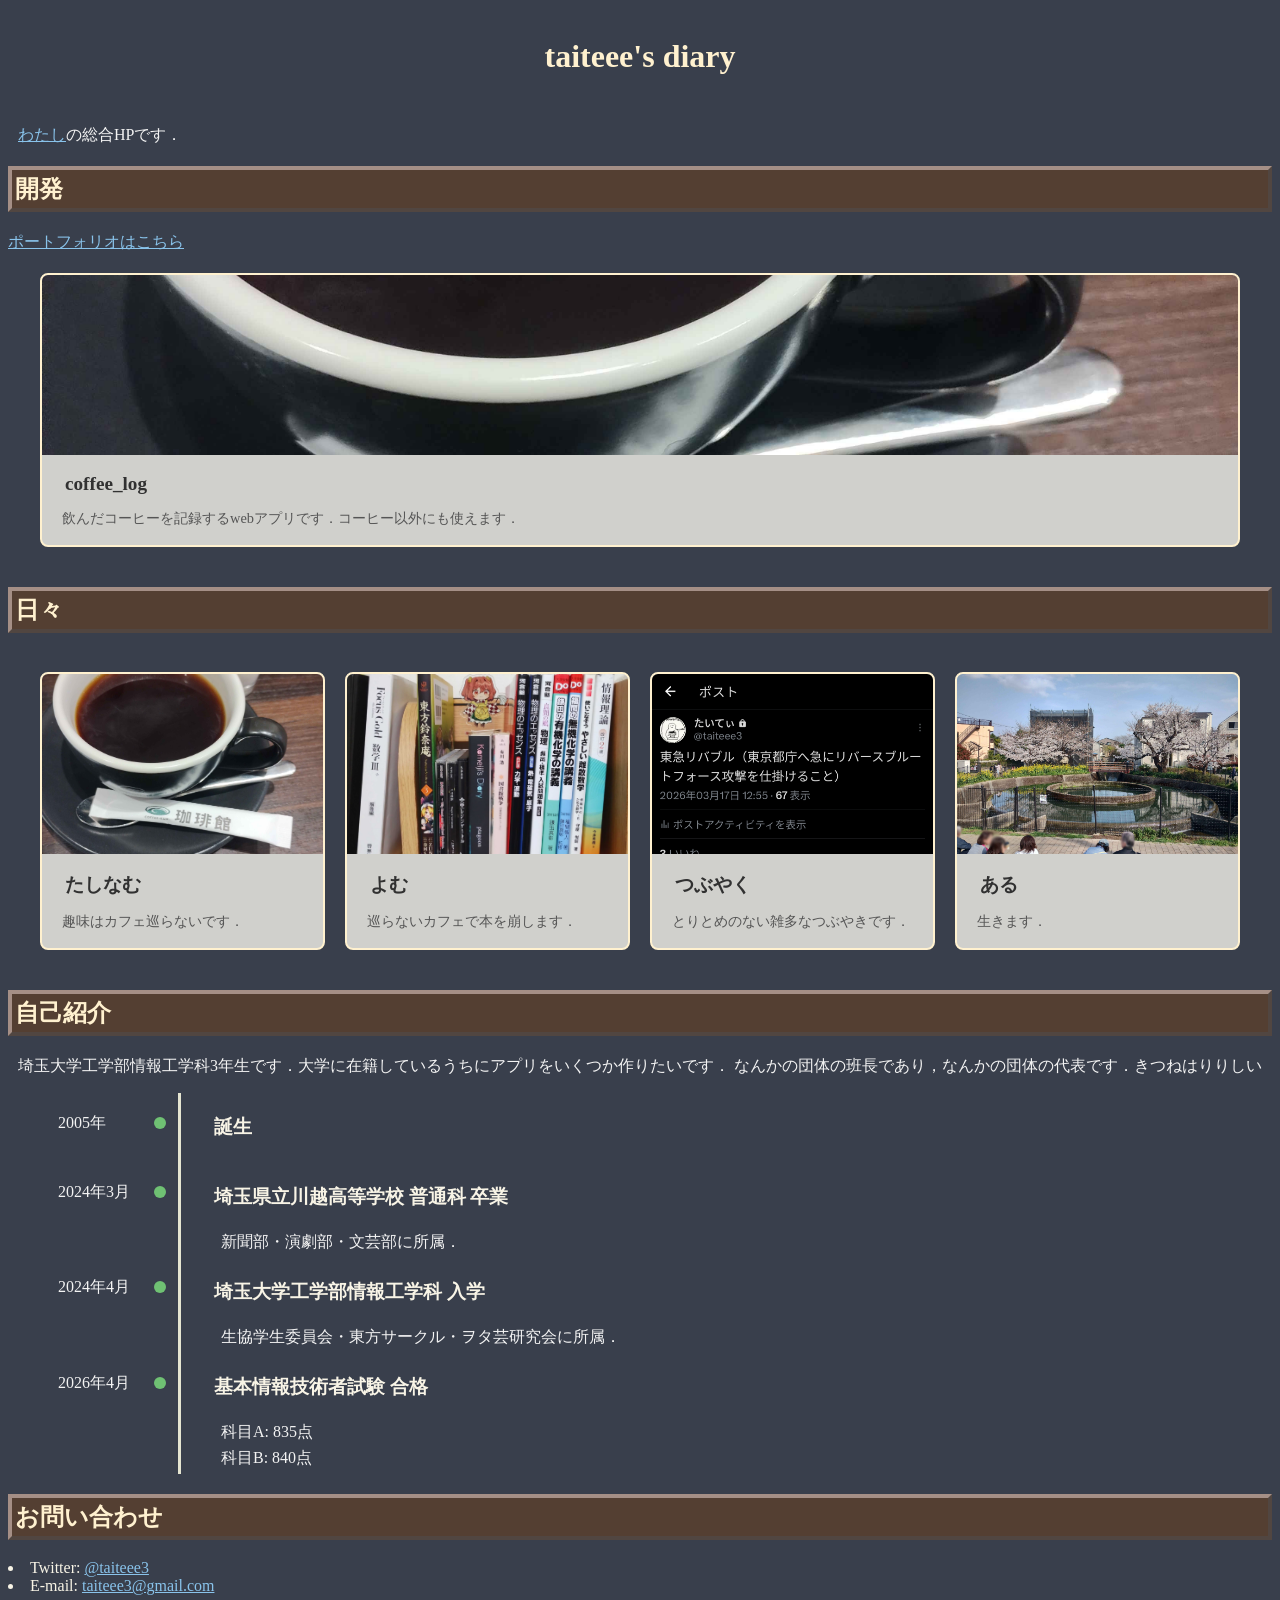
==== index.html @ ff4f2e2a "readme" ====
<html>
<head>
<meta http-equiv="Content-Type" content="text/html; charset=utf-8" />
<meta http-equiv="content-style-type" content="text/css" />
<link rel="stylesheet" type="text/css" href="import.css" />
<link rel="icon" type="image/png" href="icon.png">
<title>taiteee's diary</title>
</head>
<body>

<a href="index.html", style=text-decoration:none;><h1>taiteee's diary</h1></a>
<p><a href="index.html#whoiam">わたし</a>の総合HPです．</p>

<h2>開発</h2>
<a href="portfolio/portfolio.html">ポートフォリオはこちら</a>

<div class="card-grid">
	<a href="coffeeinput/coffeeinput.html" class="card-link">
		<article class="card">
			<img src="coffee/thumbnail.jpg" alt="珈琲館のコーヒー" class="card-img">
			<div class="card-body">
				<h3 class="card-title">coffee_log</h3>
				<p class="card-text">飲んだコーヒーを記録するwebアプリです．コーヒー以外にも使えます．</p>
			</div>
		</article>
	</a>
</div>

<h2>日々</h2>
<div class="card-grid">
	<a href="coffee/coffee.html" class="card-link">
		<article class="card">
			<img src="coffee/thumbnail.jpg" alt="珈琲館のコーヒー" class="card-img">
			<div class="card-body">
				<h3 class="card-title">たしなむ</h3>
				<p class="card-text">趣味はカフェ巡らないです．</p>
			</div>
		</article>
	</a>

	<a href="books/books.html" class="card-link">
		<article class="card">
			<img src="books/thumbnail.jpg" alt="積読" class="card-img">
			<div class="card-body">
				<h3 class="card-title">よむ</h3>
				<p class="card-text">巡らないカフェで本を崩します．</p>
			</div>
		</article>
	</a>

	<a href="tweet/tweet.html" class="card-link">
		<article class="card">
			<img src="tweet/thumbnail.jpg" alt="Twitter" class="card-img">
			<div class="card-body">
				<h3 class="card-title">つぶやく</h3>
				<p class="card-text">とりとめのない雑多なつぶやきです．</p>
			</div>
		</article>
	</a>

	<a href="diary/diary.html" class="card-link">
		<article class="card">
			<img src="diary/thumbnail.jpg" alt="日記" class="card-img">
			<div class="card-body">
				<h3 class="card-title">ある</h3>
				<p class="card-text">生きます．</p>
			</div>
		</article>
	</a>
</div>

<div id="whoiam">
	<h2>自己紹介</h2>
	<p>
		埼玉大学工学部情報工学科3年生です．大学に在籍しているうちにアプリをいくつか作りたいです．
		なんかの団体の班長であり，なんかの団体の代表です．きつねはりりしい
	</p>
	<ul class="timeline">
	<li>
		<p class="timeline-date">2005年</p>
		<div class="timeline-content">
		<h3>誕生</h3>
		<p></p>
		</div>
	</li>
	<li>
		<p class="timeline-date">2024年3月</p>
		<div class="timeline-content">
		<h3>埼玉県立川越高等学校 普通科 卒業</h3>
		<p>新聞部・演劇部・文芸部に所属．</p>
		</div>
	</li>
	<li>
		<p class="timeline-date">2024年4月</p>
		<div class="timeline-content">
		<h3>埼玉大学工学部情報工学科 入学</h3>
		<p>生協学生委員会・東方サークル・ヲタ芸研究会に所属．</p>
		</div>
	</li>
	<li>
		<p class="timeline-date">2026年4月</p>
		<div class="timeline-content">
			<h3>基本情報技術者試験 合格</h3>
			<p>科目A: 835点</p>
			<p>科目B: 840点</p>
		</div>
	</li>
	</ul>
</div>

<h2>お問い合わせ</h2>
<li>Twitter: <a href="https://x.com/taiteee3">@taiteee3</a></li>
<li>E-mail: <a href="mailto:taiteee3@gmail.com">taiteee3@gmail.com</a></li>
</body>

<footer>
	<h5 style="text-align: right;">&copy; 2026 taiteee. All rights reserved.</h5>
</footer>
</html>
---- import.css ----
@import url(csses/style.css);
@import url(csses/timeline.css);
@import url(csses/button.css);
@import url(csses/cardlink.css);
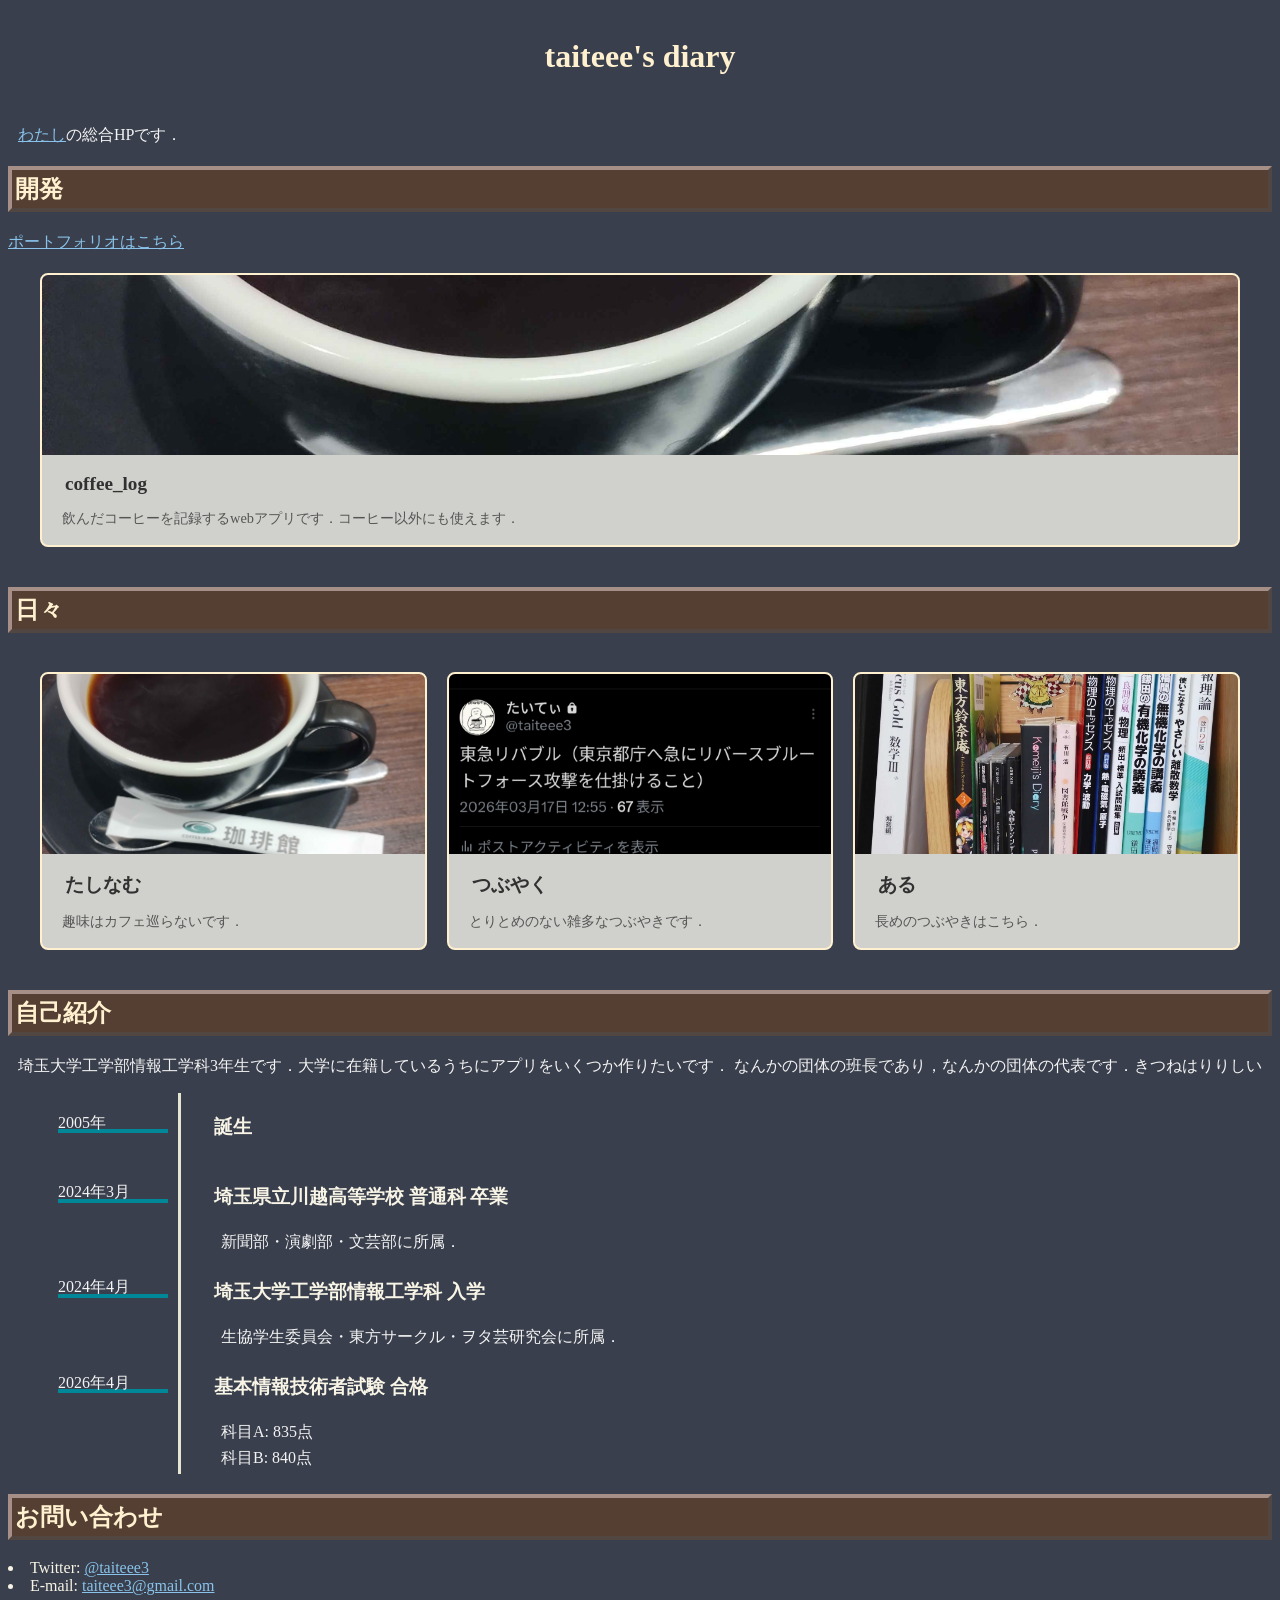
==== commit fb7851c2: "smartphone 3" ====
--- a/index.html
+++ b/index.html
@@ -2,6 +2,7 @@
 <head>
 <meta http-equiv="Content-Type" content="text/html; charset=utf-8" />
 <meta http-equiv="content-style-type" content="text/css" />
+<meta name="viewport" content="width=device-width, initial-scale=1.0" />
 <link rel="stylesheet" type="text/css" href="import.css" />
 <link rel="icon" type="image/png" href="icon.png">
 <title>taiteee's diary</title>
@@ -38,16 +39,6 @@
 		</article>
 	</a>
 
-	<a href="books/books.html" class="card-link">
-		<article class="card">
-			<img src="books/thumbnail.jpg" alt="積読" class="card-img">
-			<div class="card-body">
-				<h3 class="card-title">よむ</h3>
-				<p class="card-text">巡らないカフェで本を崩します．</p>
-			</div>
-		</article>
-	</a>
-
 	<a href="tweet/tweet.html" class="card-link">
 		<article class="card">
 			<img src="tweet/thumbnail.jpg" alt="Twitter" class="card-img">
@@ -63,7 +54,7 @@
 			<img src="diary/thumbnail.jpg" alt="日記" class="card-img">
 			<div class="card-body">
 				<h3 class="card-title">ある</h3>
-				<p class="card-text">生きます．</p>
+				<p class="card-text">長めのつぶやきはこちら．</p>
 			</div>
 		</article>
 	</a>
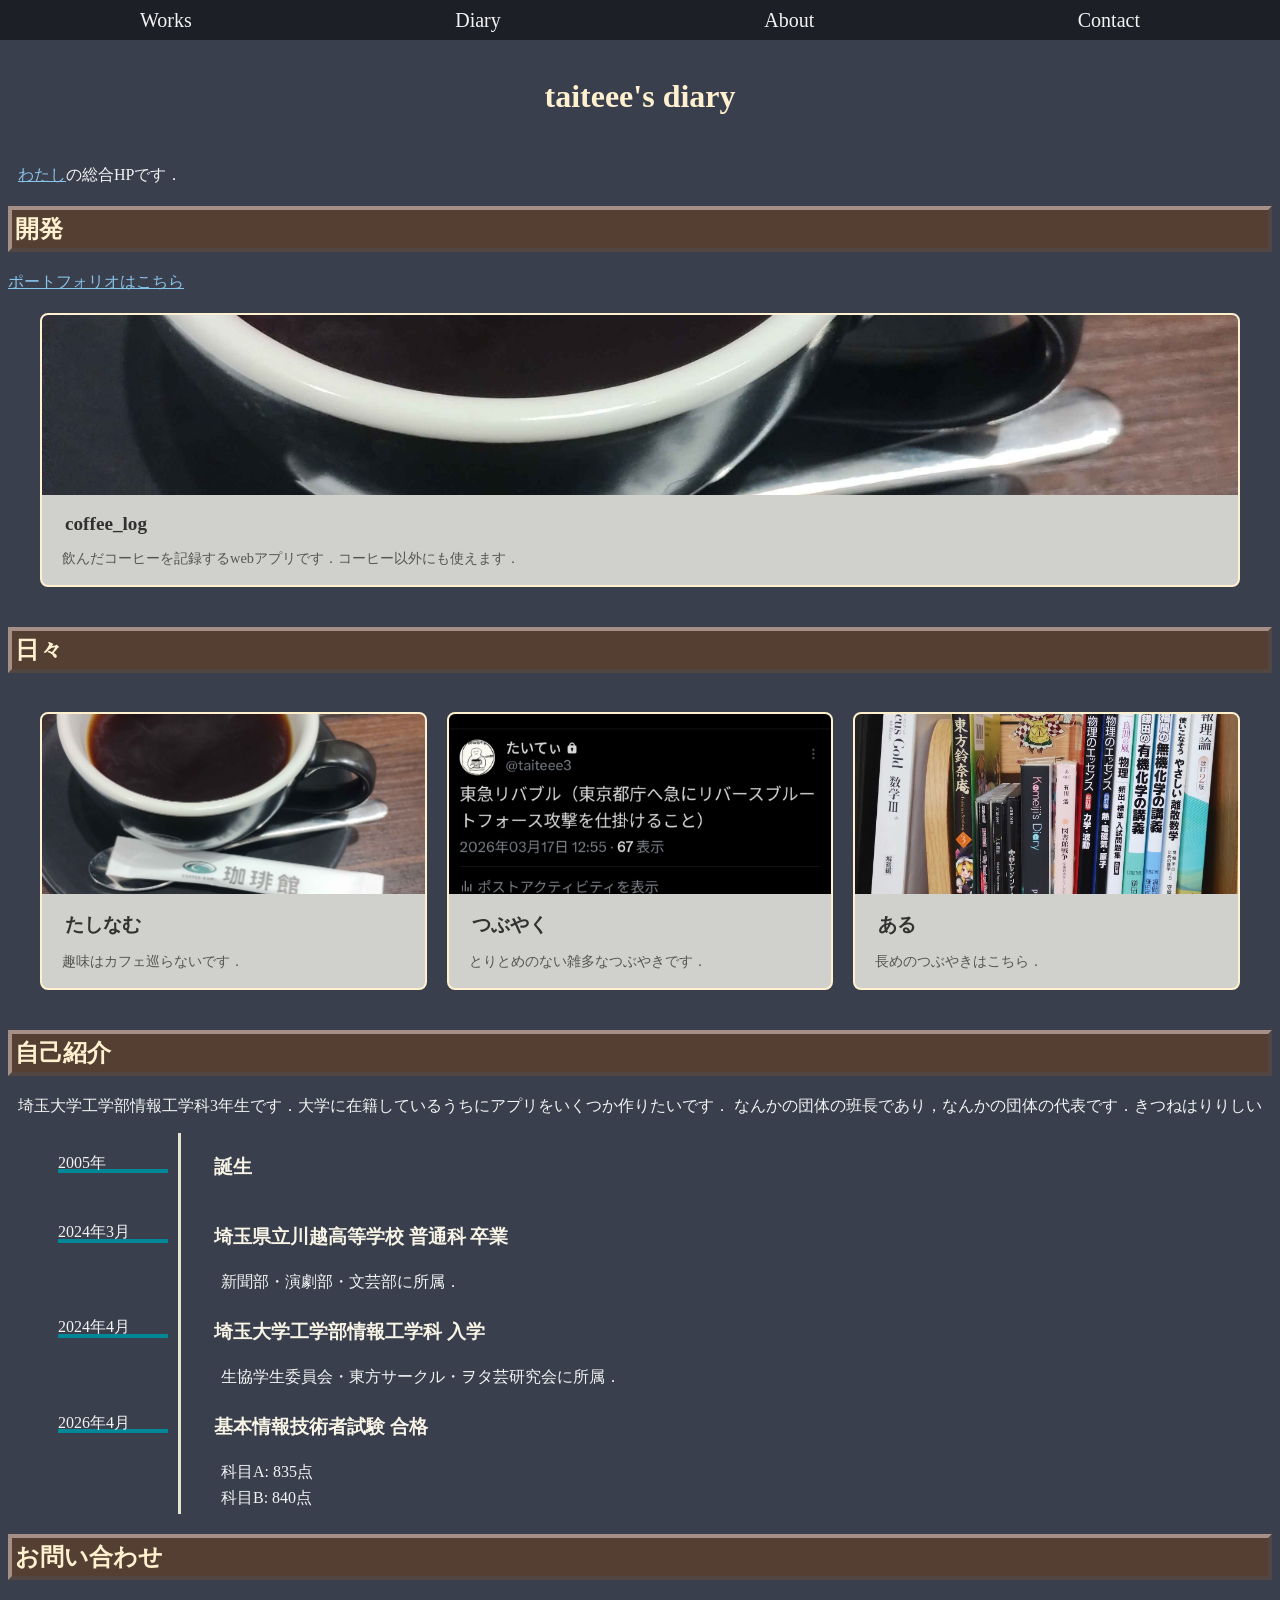
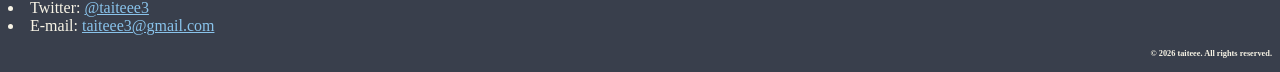
==== commit cc34ef09: "pc toppage link" ====
--- a/index.html
+++ b/index.html
@@ -4,12 +4,23 @@
 <meta http-equiv="content-style-type" content="text/css" />
 <meta name="viewport" content="width=device-width, initial-scale=1.0" />
 <link rel="stylesheet" type="text/css" href="import.css" />
+<link rel="stylesheet" type="text/css" href="csses/index-header.css" />
 <link rel="icon" type="image/png" href="icon.png">
 <title>taiteee's diary</title>
 </head>
+
+<header class="site-header">
+  <div class="inner">
+    <div><a href="#whatimade">Works</a></div>
+    <div><a href="#howiam">Diary</a></div>
+    <div><a href="#whoiam">About</a></div>
+    <div><a href="#contact">Contact</a></div>
+  </div>
+</header>
+
 <body>
 
-<a href="index.html", style=text-decoration:none;><h1>taiteee's diary</h1></a>
+<a href="index.html", style=text-decoration:none><h1 style=padding-top:40px;>taiteee's diary</h1></a>
 <p><a href="index.html#whoiam">わたし</a>の総合HPです．</p>
 
 <h2>開発</h2>
@@ -27,7 +38,7 @@
 	</a>
 </div>
 
-<h2>日々</h2>
+<h2 id="howiam">日々</h2>
 <div class="card-grid">
 	<a href="coffee/coffee.html" class="card-link">
 		<article class="card">
@@ -99,7 +110,7 @@
 	</ul>
 </div>
 
-<h2>お問い合わせ</h2>
+<h2 id="contact">お問い合わせ</h2>
 <li>Twitter: <a href="https://x.com/taiteee3">@taiteee3</a></li>
 <li>E-mail: <a href="mailto:taiteee3@gmail.com">taiteee3@gmail.com</a></li>
 </body>
--- a/csses/index-header.css
+++ b/csses/index-header.css
@@ -0,0 +1,30 @@
+@media(min-width: 640px){
+	.site-header{
+		position: fixed;
+		top:0;
+		left:0; /* 左端・右端に固定 */
+		right:0;
+		width: 100%; /* 横幅を画面いっぱいに広げる */
+		height: 40px;
+		font-size: 20px;
+		background: rgba(0,0,0,.50);
+		/*border-bottom: 1px solid rgba(255,255,255,.06);*/
+		a{
+			color: f3f3f3;
+			text-decoration: none;
+			font-family:Georgia, 'Times New Roman', Times, serif;
+		}
+	}
+
+	/* 中身の整列 */
+	.site-header .inner {
+		max-width: 1000px;
+		height: 100%;
+		margin: 0 auto;
+		display: flex;
+		align-items: center;
+		justify-content: space-between;
+		padding-inline: 16px;
+	}
+}
+
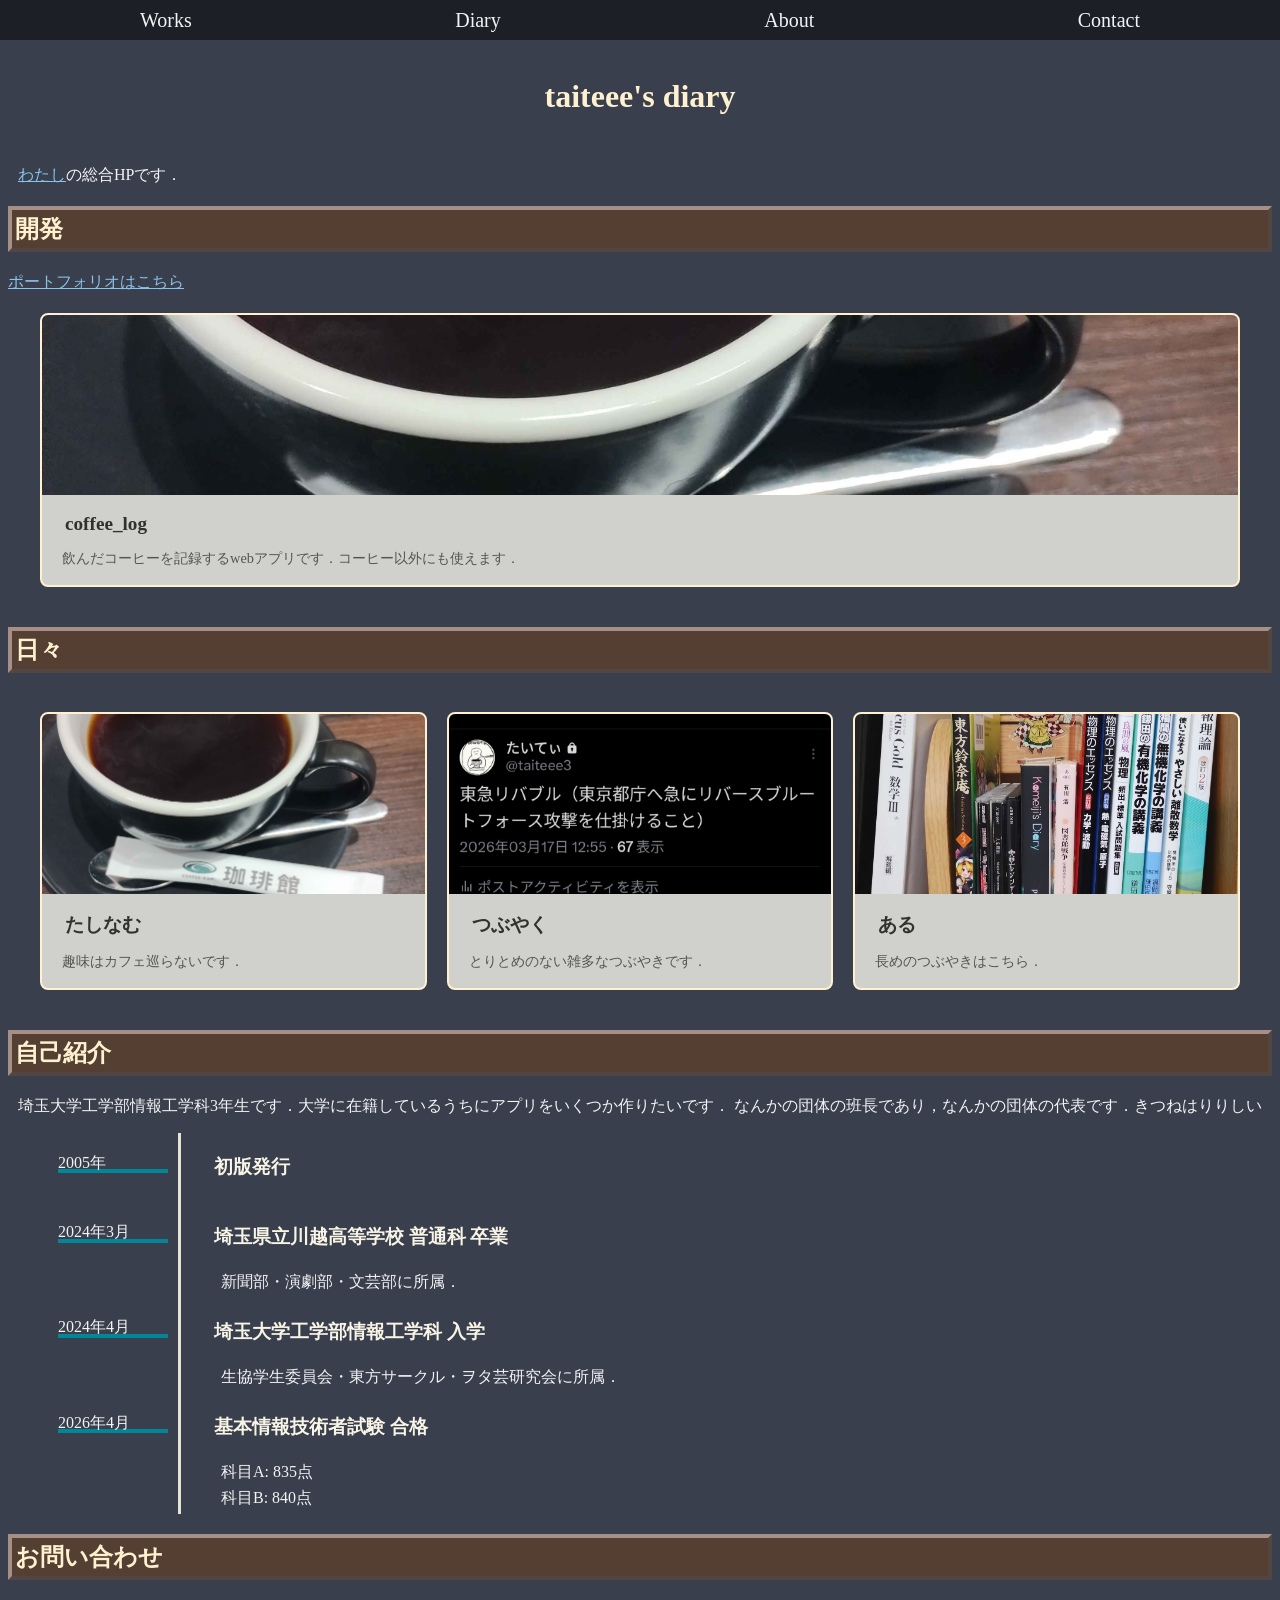
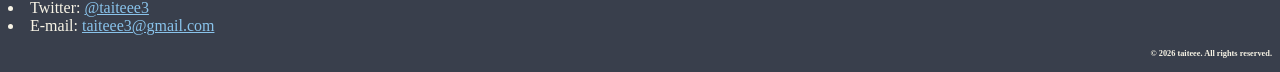
==== commit 5e69977d: "make_all" ====
--- a/index.html
+++ b/index.html
@@ -81,7 +81,7 @@
 	<li>
 		<p class="timeline-date">2005年</p>
 		<div class="timeline-content">
-		<h3>誕生</h3>
+		<h3>初版発行</h3>
 		<p></p>
 		</div>
 	</li>
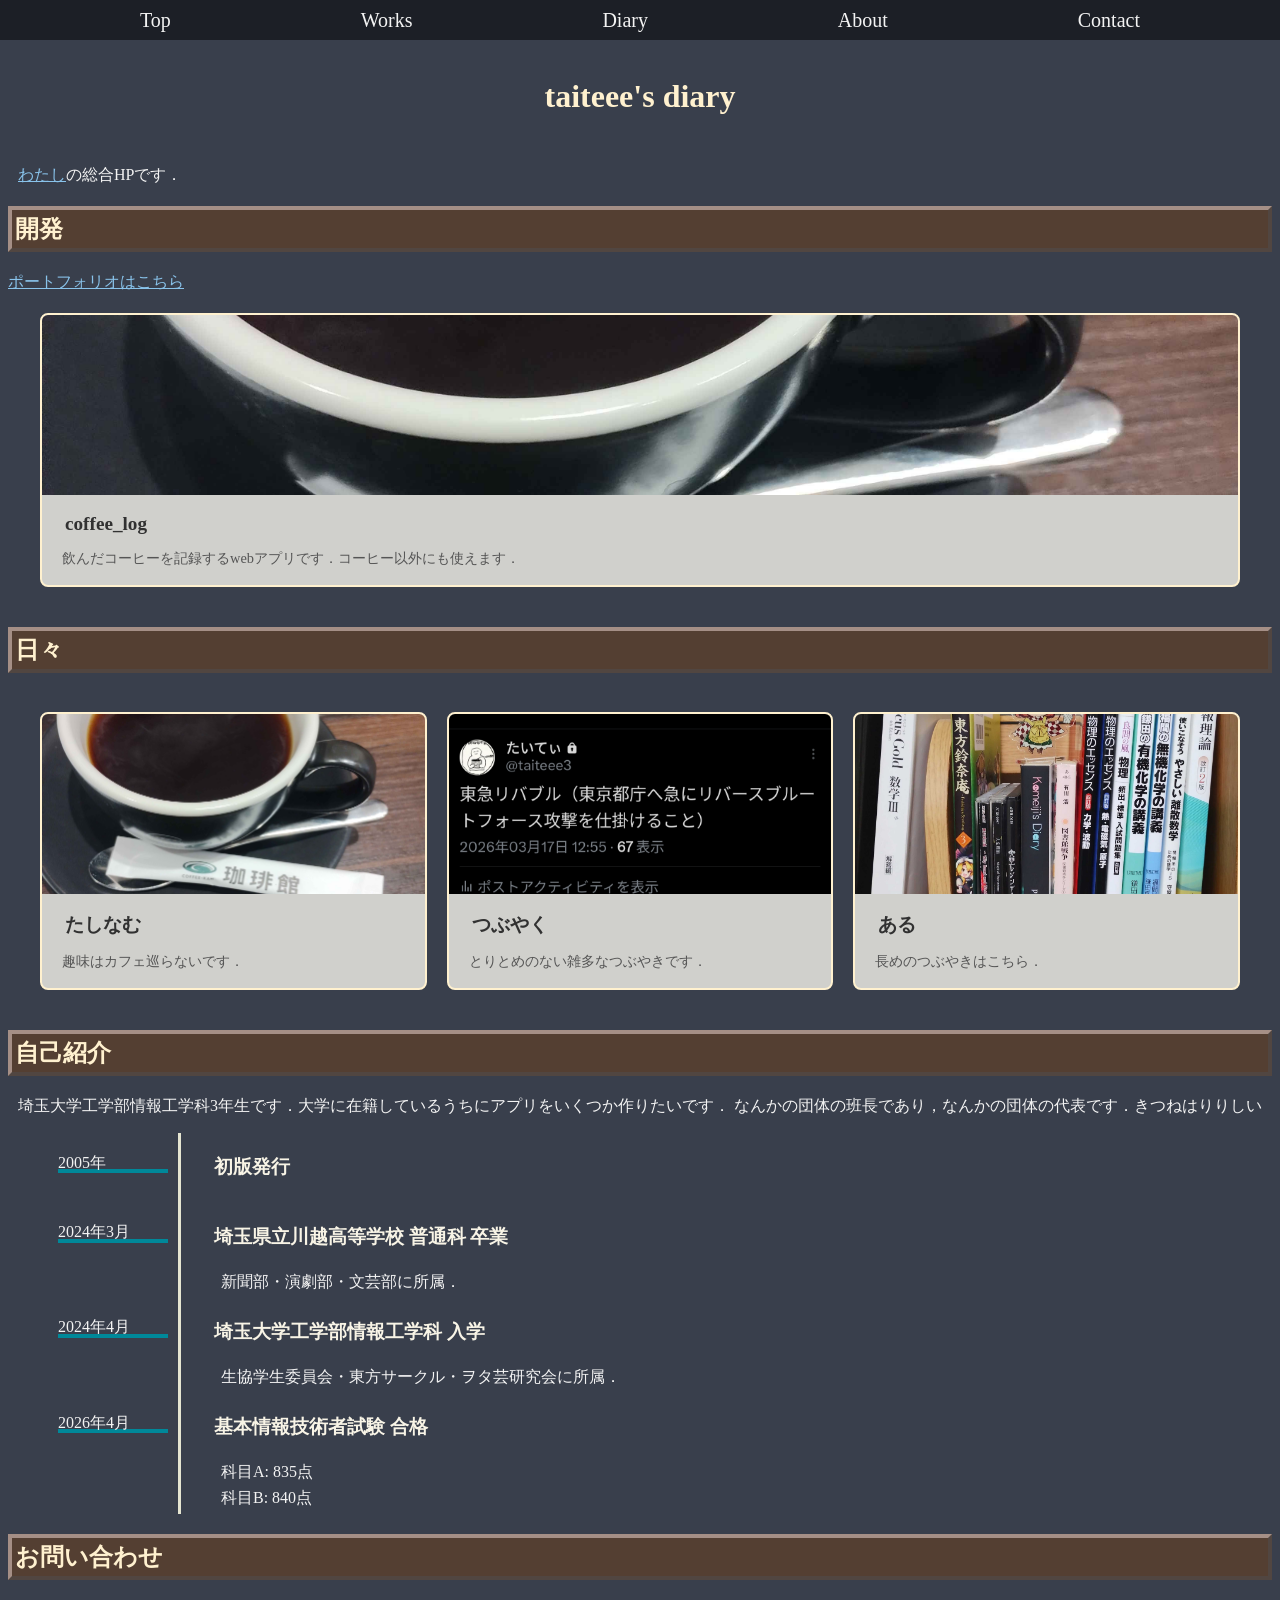
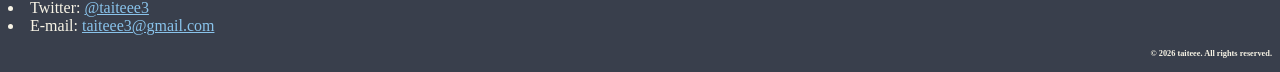
==== commit bb0117eb: "make_all" ====
--- a/index.html
+++ b/index.html
@@ -11,6 +11,7 @@
 
 <header class="site-header">
   <div class="inner">
+	<div><a href="#top">Top</a></div>
     <div><a href="#whatimade">Works</a></div>
     <div><a href="#howiam">Diary</a></div>
     <div><a href="#whoiam">About</a></div>
@@ -20,10 +21,10 @@
 
 <body>
 
-<a href="index.html", style=text-decoration:none><h1 style=padding-top:40px;>taiteee's diary</h1></a>
+<a href="https://taiteee.github.io/", style=text-decoration:none><h1 style=padding-top:40px; id="top">taiteee's diary</h1></a>
 <p><a href="index.html#whoiam">わたし</a>の総合HPです．</p>
 
-<h2>開発</h2>
+<h2 id="whatimade">開発</h2>
 <a href="portfolio/portfolio.html">ポートフォリオはこちら</a>
 
 <div class="card-grid">
@@ -71,8 +72,8 @@
 	</a>
 </div>
 
-<div id="whoiam">
-	<h2>自己紹介</h2>
+<div>
+	<h2 id="whoiam">自己紹介</h2>
 	<p>
 		埼玉大学工学部情報工学科3年生です．大学に在籍しているうちにアプリをいくつか作りたいです．
 		なんかの団体の班長であり，なんかの団体の代表です．きつねはりりしい
--- a/csses/index-header.css
+++ b/csses/index-header.css
@@ -1,30 +1,39 @@
-@media(min-width: 640px){
-	.site-header{
-		position: fixed;
-		top:0;
-		left:0; /* 左端・右端に固定 */
-		right:0;
-		width: 100%; /* 横幅を画面いっぱいに広げる */
-		height: 40px;
-		font-size: 20px;
-		background: rgba(0,0,0,.50);
-		/*border-bottom: 1px solid rgba(255,255,255,.06);*/
-		a{
-			color: f3f3f3;
-			text-decoration: none;
-			font-family:Georgia, 'Times New Roman', Times, serif;
-		}
-	}
-
-	/* 中身の整列 */
-	.site-header .inner {
-		max-width: 1000px;
-		height: 100%;
-		margin: 0 auto;
-		display: flex;
-		align-items: center;
-		justify-content: space-between;
-		padding-inline: 16px;
+.site-header{
+	position: fixed;
+	top:0;
+	left:0; /* 左端・右端に固定 */
+	right:0;
+	width: 100%; /* 横幅を画面いっぱいに広げる */
+	height: 40px;
+	font-size: 20px;
+	background: rgba(0,0,0,.50);
+	/*border-bottom: 1px solid rgba(255,255,255,.06);*/
+	a{
+		color: f3f3f3;
+		text-decoration: none;
+		font-family:Georgia, 'Times New Roman', Times, serif;
 	}
 }
 
+/* 中身の整列 */
+.site-header .inner {
+	max-width: 1000px;
+	height: 100%;
+	margin: 0 auto;
+	display: flex;
+	align-items: center;
+	justify-content: space-between;
+	padding-inline: 16px;
+}
+
+h1{
+	line-height: 3em;
+	color: #fff1cf;
+	text-align: center;
+	padding-top: 40px;
+}
+
+/* ページ内リンクの移動先になる要素（例としてすべての見出し）に適用する場合 */
+h2 {
+    scroll-margin-top: 50px; /* ヘッダーの高さ(80px) + 少しの余白 */
+}
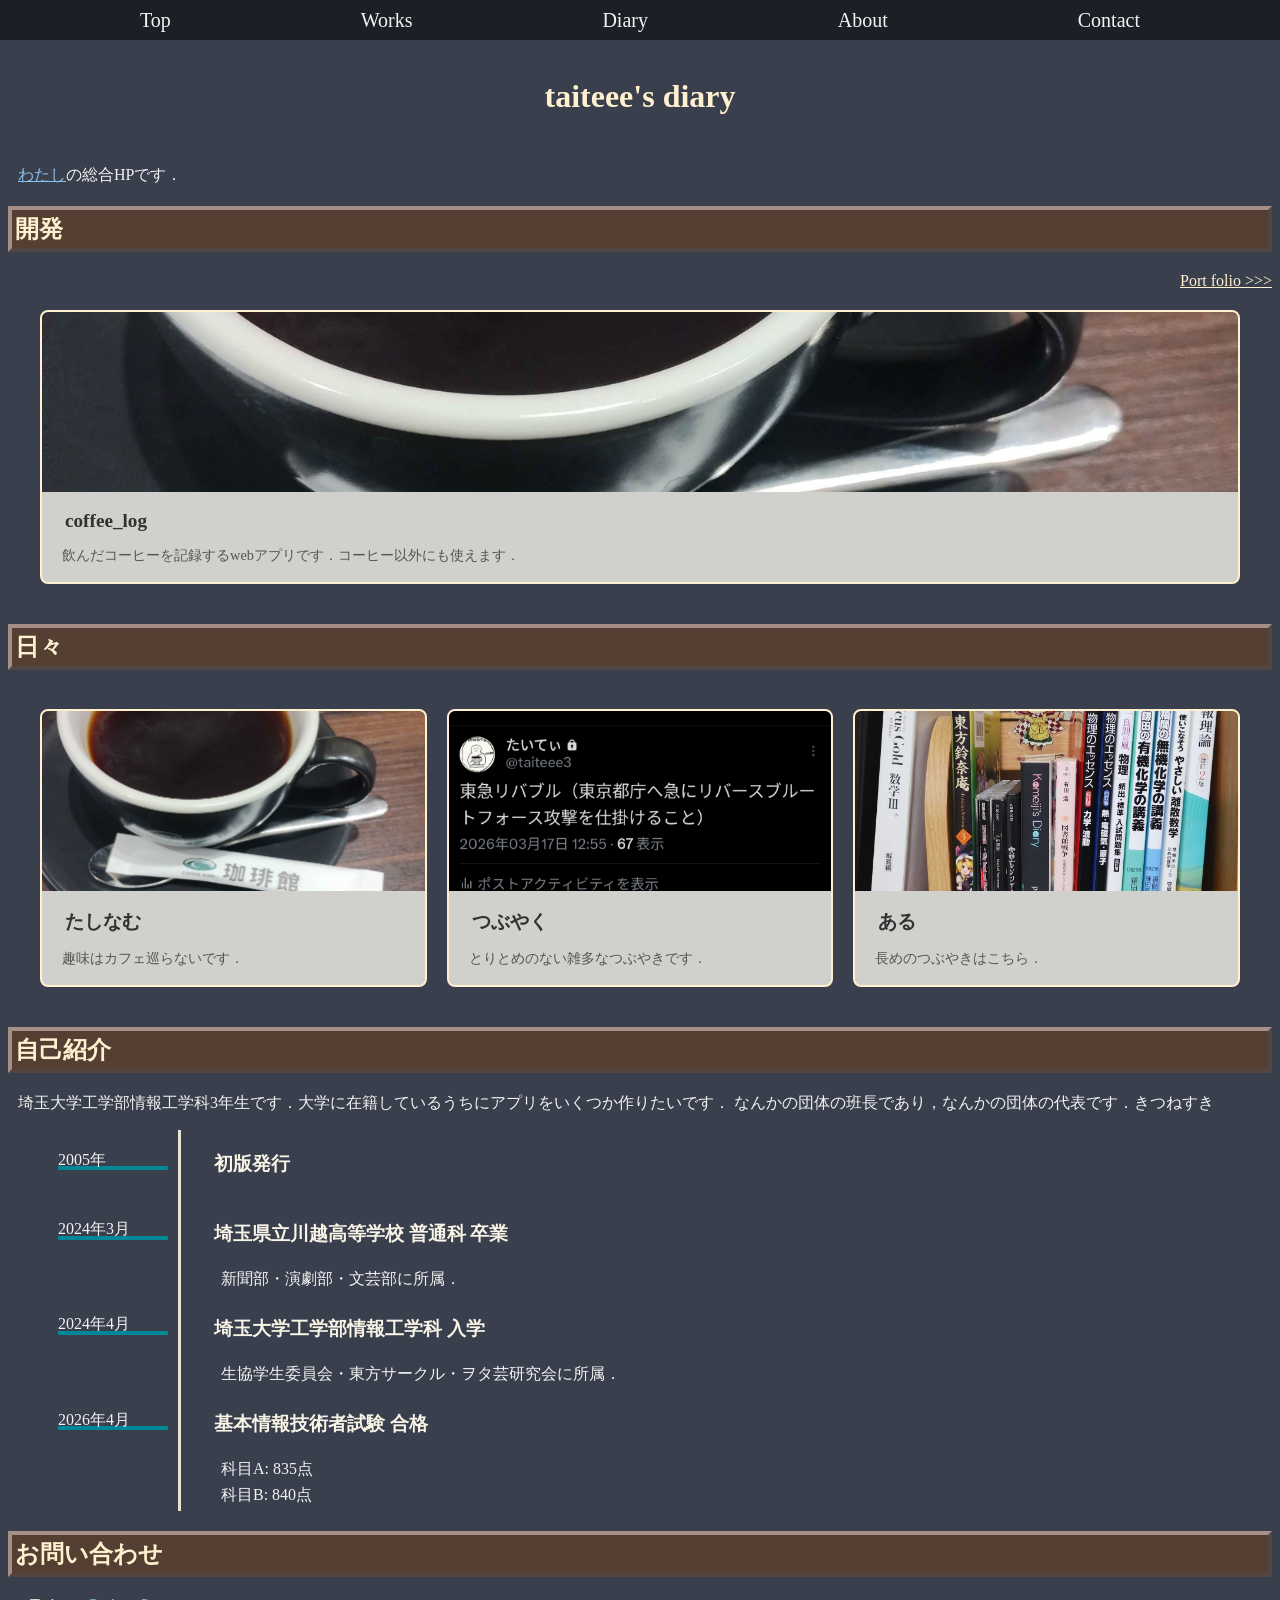
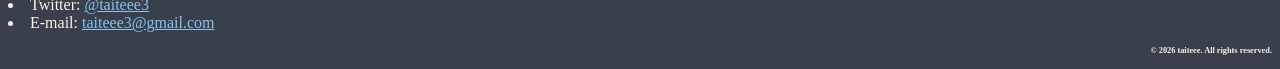
==== commit bef8838d: "little" ====
--- a/index.html
+++ b/index.html
@@ -25,7 +25,9 @@
 <p><a href="index.html#whoiam">わたし</a>の総合HPです．</p>
 
 <h2 id="whatimade">開発</h2>
-<a href="portfolio/portfolio.html">ポートフォリオはこちら</a>
+<div style="text-align: right;">
+<a href="portfolio/portfolio.html", style="color: #fff1cf;">Port folio >>> </a>
+</div>
 
 <div class="card-grid">
 	<a href="coffeeinput/coffeeinput.html" class="card-link">
@@ -76,7 +78,7 @@
 	<h2 id="whoiam">自己紹介</h2>
 	<p>
 		埼玉大学工学部情報工学科3年生です．大学に在籍しているうちにアプリをいくつか作りたいです．
-		なんかの団体の班長であり，なんかの団体の代表です．きつねはりりしい
+		なんかの団体の班長であり，なんかの団体の代表です．きつねすき
 	</p>
 	<ul class="timeline">
 	<li>
